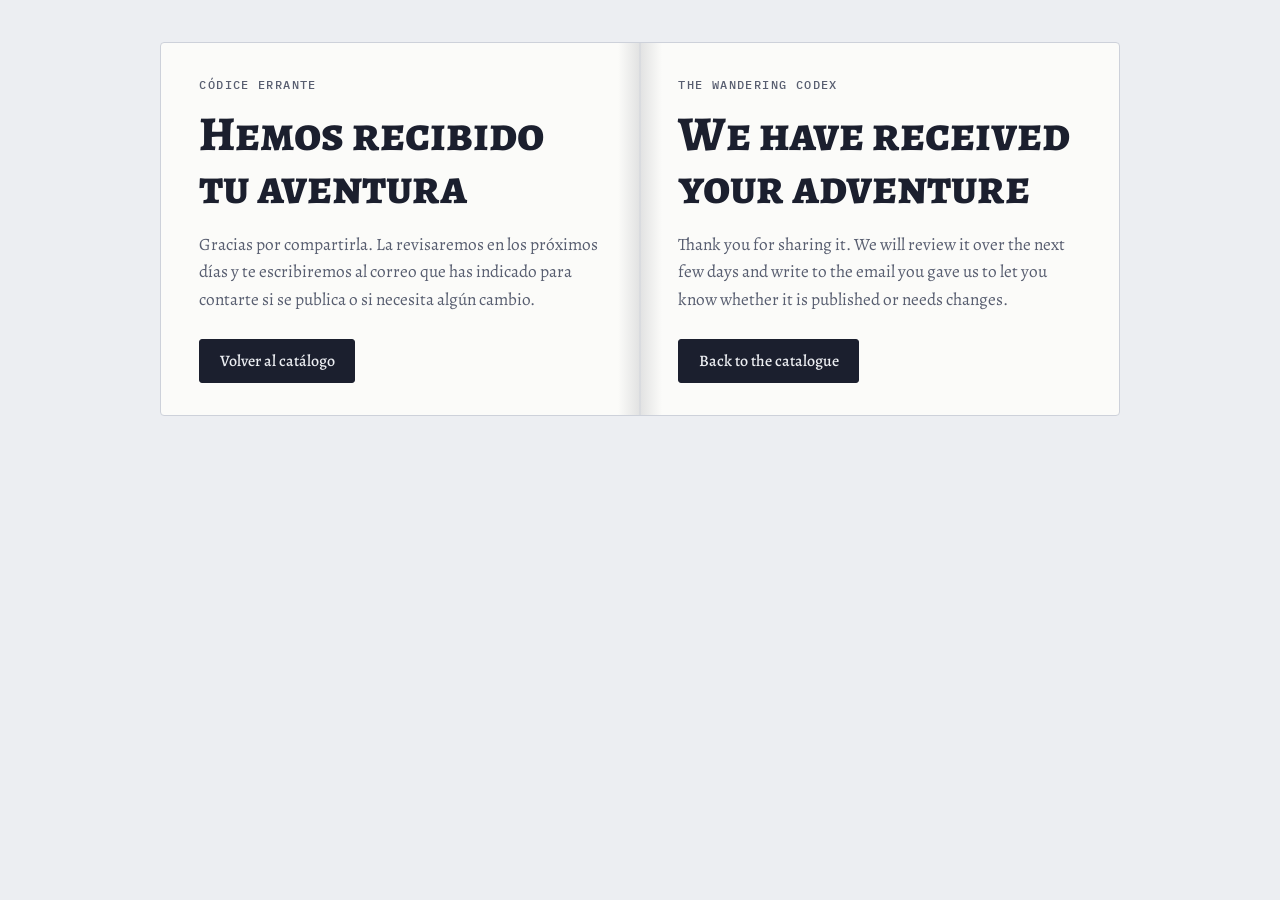
==== gracias.html @ e7aad823 "Primera versión de Códice Errante (web bilingüe) Co-Authored-By: Claude Opus 5.5 <noreply@anthropic." ====
<!doctype html>
<html lang="es">
<head>
<meta charset="utf-8">
<meta name="viewport" content="width=device-width,initial-scale=1">
<title>Envío recibido · Submission received</title>
<link rel="preconnect" href="https://fonts.googleapis.com">
<link rel="preconnect" href="https://fonts.gstatic.com" crossorigin>
<link rel="stylesheet" href="https://fonts.googleapis.com/css2?family=Alegreya+SC:wght@500;700;800&family=Alegreya:ital,wght@0,400;0,500;0,700;1,400&family=IBM+Plex+Mono:wght@400;500&display=swap">
<style>
/* Layout: edición bilingüe — portada como códice abierto (castellano en el verso, inglés en el recto), y el resto del archivo en el idioma activo. */
:root{
  --bg:#ECEEF2; --surface:#F7F8FA; --page:#FBFBF9; --ink:#1B1F2E; --muted:#585E70; --line:#CDD1DA;
  --bronze:#8E5E14; --arcane:#2B6A6E; --seal:#7A2433; --field:#FFFFFF; --fold:rgba(27,31,46,.11);
  --display:"Alegreya SC", "Palatino Linotype", Georgia, serif;
  --body:"Alegreya", "Palatino Linotype", Georgia, serif;
  --mono:"IBM Plex Mono", ui-monospace, "SFMono-Regular", Consolas, monospace;
}
@media (prefers-color-scheme: dark){:root:not([data-theme="light"]){
  --bg:#12141C; --surface:#1A1D28; --page:#1E2130; --ink:#E7E4DB; --muted:#A3A6B3; --line:#2E3242;
  --bronze:#D6A44E; --arcane:#73B8B4; --seal:#E08896; --field:#0F1118; --fold:rgba(0,0,0,.5); color-scheme:dark }}
:root[data-theme="dark"]{
  --bg:#12141C; --surface:#1A1D28; --page:#1E2130; --ink:#E7E4DB; --muted:#A3A6B3; --line:#2E3242;
  --bronze:#D6A44E; --arcane:#73B8B4; --seal:#E08896; --field:#0F1118; --fold:rgba(0,0,0,.5); color-scheme:dark }

/* Idioma: se oculta el texto del idioma inactivo, salvo en la portada (.both) */
:root:not([data-lang="en"]) body [lang="en"]:not(.both){display:none !important}
:root[data-lang="en"] body [lang="es"]:not(.both){display:none !important}

*{box-sizing:border-box}
html{scroll-behavior:smooth}
@media (prefers-reduced-motion:reduce){html{scroll-behavior:auto}}
body{background:var(--bg); color:var(--ink); font:400 1.06rem/1.6 var(--body); margin:0;
  padding-left:max(16px, env(safe-area-inset-left, 0px)); padding-right:max(16px, env(safe-area-inset-right, 0px))}
.wrap{max-width:1120px; margin:0 auto}
a{color:var(--arcane)}
a:focus-visible, button:focus-visible, input:focus-visible, select:focus-visible, textarea:focus-visible, summary:focus-visible{outline:2px solid var(--bronze); outline-offset:2px}
h1,h2,h3{font-family:var(--display); text-wrap:balance; line-height:1.1; margin:0}
p{margin:0}
.label{font:500 .72rem/1.2 var(--mono); letter-spacing:.12em; text-transform:uppercase; color:var(--muted)}
.sr{position:absolute; width:1px; height:1px; overflow:hidden; clip:rect(0 0 0 0); white-space:nowrap}

/* Navegación */
nav{display:flex; flex-wrap:wrap; gap:.7rem 1.4rem; align-items:center; justify-content:space-between; padding-block:1.1rem; border-bottom:1px solid var(--line)}
.brand{color:var(--ink); text-decoration:none; display:flex; gap:.6rem; align-items:center}
.brand svg{width:28px; height:28px; flex:none}
.brand b{display:block; font:800 1.25rem/1 var(--display)}
.brand small{display:block; font:italic 400 .9rem/1.2 var(--body); color:var(--muted)}
.navr{display:flex; flex-wrap:wrap; align-items:center; gap:.6rem 1.4rem}
nav ul{list-style:none; display:flex; flex-wrap:wrap; gap:.4rem 1.2rem; margin:0; padding:0}
nav ul a{color:var(--muted); text-decoration:none}
nav ul a:hover{color:var(--ink)}
.langs{display:inline-flex; border:1px solid var(--line); border-radius:99px; padding:3px; background:var(--surface)}
.langs button{font:500 .78rem/1 var(--mono); letter-spacing:.08em; border:0; background:transparent; color:var(--muted); padding:.45rem .75rem; border-radius:99px; cursor:pointer}
.langs button[aria-pressed="true"]{background:var(--ink); color:var(--bg)}

/* Portada: códice abierto */
.hero{padding-block:2.6rem 2.2rem; display:grid; gap:1.4rem}
.spread{position:relative; display:grid; grid-template-columns:1fr 1fr; background:var(--page); border:1px solid var(--line); border-radius:4px}
.spread::after{content:""; position:absolute; top:0; bottom:0; left:50%; width:44px; transform:translateX(-50%); pointer-events:none;
  background:linear-gradient(90deg, transparent, var(--fold) 48%, var(--line) 50%, var(--fold) 52%, transparent)}
.page{padding:2.2rem 2.4rem 2rem; display:flex; flex-direction:column; gap:1rem; min-width:0; transition:color .25s}
.page .folio{display:flex; justify-content:space-between; gap:1rem}
.page h1{font-size:clamp(1.9rem,3.8vw,3.1rem); font-weight:800}
.page h1 em{font-style:normal; color:var(--bronze)}
.page p{color:var(--muted); font-size:1.08rem; max-width:32em}
.page .foot{margin-top:auto; padding-top:.6rem}
.cta{display:flex; flex-wrap:wrap; gap:.7rem}
.switch{font:italic 400 1rem var(--body); background:none; border:0; padding:0; color:var(--arcane); text-decoration:underline; cursor:pointer; text-align:left}
/* Página inactiva: en segundo plano, como la traducción en una edición bilingüe */
:root:not([data-lang="en"]) .page[lang="en"], :root[data-lang="en"] .page[lang="es"]{color:var(--muted)}
:root:not([data-lang="en"]) .page[lang="en"] h1 em, :root[data-lang="en"] .page[lang="es"] h1 em{color:inherit}
:root:not([data-lang="en"]) .page[lang="en"] .cta, :root[data-lang="en"] .page[lang="es"] .cta{display:none}
:root:not([data-lang="en"]) .page[lang="es"] .switch, :root[data-lang="en"] .page[lang="en"] .switch{display:none}
.btn{display:inline-flex; align-items:center; gap:.4rem; font:500 1rem/1 var(--body); padding:.8rem 1.2rem; border-radius:3px; text-decoration:none; border:1px solid var(--ink); color:var(--ink); background:transparent; cursor:pointer}
.btn.primary{background:var(--ink); color:var(--bg)}
.btn[disabled]{opacity:.5; cursor:not-allowed}
.ledger{display:flex; flex-wrap:wrap; gap:.6rem 2rem; align-items:baseline}
.ledger div{display:flex; gap:.6rem; align-items:baseline}
.ledger b{font:500 1.25rem/1 var(--mono); font-variant-numeric:tabular-nums; color:var(--bronze)}

section{padding-block:2.8rem; border-top:1px solid var(--line); scroll-margin-top:1rem}
.head{display:grid; gap:.5rem; margin-bottom:1.5rem}
.head h2{font-size:clamp(1.8rem,4vw,2.5rem)}
.head p{color:var(--muted); max-width:42em}

/* Buscador y filtros */
.search{display:grid; gap:.9rem; background:var(--surface); border:1px solid var(--line); border-radius:4px; padding:1rem; margin-bottom:1.2rem}
.search input[type=search]{width:100%; font:400 1.1rem var(--body); padding:.75rem .9rem; border:1px solid var(--line); border-radius:3px; background:var(--field); color:var(--ink)}
.fgrid{display:grid; grid-template-columns:repeat(auto-fit,minmax(130px,1fr)); gap:.7rem}
.fgrid label{display:grid; gap:.3rem; min-width:0}
select, .form input, .form textarea{font:400 1rem var(--body); padding:.55rem .6rem; border:1px solid var(--line); border-radius:3px; background:var(--field); color:var(--ink); width:100%; min-width:0}
.bar{display:flex; flex-wrap:wrap; justify-content:space-between; align-items:center; gap:.6rem; margin-bottom:1rem}
.linkbtn{background:none; border:0; color:var(--arcane); font:inherit; cursor:pointer; text-decoration:underline; padding:0}

/* Fichas */
.grid{display:grid; grid-template-columns:repeat(auto-fill,minmax(290px,1fr)); gap:1.1rem}
.grid:empty{display:none}
.card{background:var(--surface); border:1px solid var(--line); border-radius:4px; display:flex; flex-direction:column; min-width:0; text-align:left; color:inherit; font:inherit; padding:0; cursor:pointer}
.card:hover{border-color:var(--bronze)}
.card .top{padding:1.1rem 1.1rem .9rem; display:grid; gap:.5rem}
.card h3{font-size:1.4rem}
.by{font-size:.92rem; color:var(--muted); font-style:italic}
.card p.sum{color:var(--muted); font-size:.98rem; display:-webkit-box; -webkit-line-clamp:3; -webkit-box-orient:vertical; overflow:hidden}
.note{font-size:.85rem; color:var(--muted); font-style:italic}
.tags{display:flex; flex-wrap:wrap; gap:.35rem}
.status{font:500 .68rem/1 var(--mono); letter-spacing:.08em; text-transform:uppercase; padding:.32rem .45rem; border-radius:2px; border:1px solid currentColor}
.status.publicada{color:var(--arcane)} .status.preparacion{color:var(--seal)}
.tag{font:500 .68rem/1 var(--mono); padding:.32rem .45rem; border-radius:2px; background:var(--bg); color:var(--muted)}
.tag.lang{background:var(--ink); color:var(--bg); letter-spacing:.08em}
dl.stats{margin:auto 0 0; display:grid; grid-template-columns:repeat(4,1fr); border-top:1px solid var(--line)}
dl.stats div{padding:.65rem .3rem; text-align:center; border-right:1px solid var(--line); min-width:0}
dl.stats div:last-child{border-right:0}
dl.stats dt{font:500 .6rem/1 var(--mono); letter-spacing:.1em; text-transform:uppercase; color:var(--muted)}
dl.stats dd{margin:.35rem 0 0; font:500 .92rem/1.1 var(--mono); font-variant-numeric:tabular-nums; overflow-wrap:anywhere}
.empty{padding:2.4rem 1.5rem; text-align:center; color:var(--muted); border:1px dashed var(--line); border-radius:4px; font-size:1.08rem}

/* Diálogo de ficha */
dialog{border:1px solid var(--line); border-radius:6px; background:var(--surface); color:var(--ink); width:min(720px, calc(100vw - 32px)); max-height:calc(100vh - 48px); padding:0}
dialog::backdrop{background:rgba(10,12,20,.55)}
.dlg{padding:1.4rem; display:grid; gap:1rem}
.dlg header{display:flex; justify-content:space-between; gap:1rem; align-items:start}
.dlg h3{font-size:clamp(1.6rem,4vw,2.1rem)}
.x{background:none; border:1px solid var(--line); border-radius:3px; color:var(--ink); font:500 1rem var(--mono); width:2.2rem; height:2.2rem; cursor:pointer; flex:none}
.facts{display:grid; grid-template-columns:repeat(auto-fit,minmax(130px,1fr)); gap:.6rem; margin:0}
.facts div{border:1px solid var(--line); border-radius:3px; padding:.6rem .7rem; background:var(--bg)}
.facts dd{margin:.3rem 0 0; font:500 .95rem var(--mono)}
.licbox{border-left:3px solid var(--bronze); padding:.7rem .9rem; background:var(--bg); font-size:.95rem}
.actions{display:flex; flex-wrap:wrap; gap:.7rem; align-items:center}

/* Formulario */
.form{display:grid; gap:1.4rem; max-width:820px}
fieldset{border:1px solid var(--line); border-radius:4px; padding:1.1rem 1.1rem 1.2rem; margin:0; display:grid; gap:.9rem; background:var(--surface); min-width:0}
legend{font:700 1.15rem var(--display); padding:0 .4rem}
.row{display:grid; grid-template-columns:repeat(auto-fit,minmax(180px,1fr)); gap:.9rem}
.field{display:grid; gap:.3rem; min-width:0}
.hint{font-size:.88rem; color:var(--muted)}
.req::after{content:" *"; color:var(--seal)}
.form textarea{min-height:6.5rem; resize:vertical}
.radio, .check{display:grid; grid-template-columns:auto 1fr; gap:.6rem; align-items:start; padding:.55rem .2rem}
.radio input, .check input{margin-top:.3rem; width:1.05rem; height:1.05rem; accent-color:var(--bronze)}
.radio small{display:block; color:var(--muted); font-size:.88rem}
.notice{padding:.9rem 1rem; border-radius:4px; border:1px solid var(--arcane); background:var(--surface)}
.notice.err{border-color:var(--seal)}
.hp{display:none}

/* Textos legales */
.legal{display:grid; gap:.7rem}
details{border:1px solid var(--line); border-radius:4px; background:var(--surface)}
summary{cursor:pointer; padding:.9rem 1.1rem; font:700 1.1rem var(--display)}
details .in{padding:0 1.1rem 1.1rem; display:grid; gap:.7rem; max-width:62em}
details ul{margin:0; padding-left:1.2rem; display:grid; gap:.35rem}
blockquote{margin:0; padding:.8rem 1rem; border-left:3px solid var(--bronze); font:400 .85rem/1.55 var(--mono); background:var(--bg)}
footer{padding-block:2rem 3rem; color:var(--muted); font-size:.9rem; border-top:1px solid var(--line); display:flex; flex-wrap:wrap; gap:1rem; justify-content:space-between}

@media (max-width:760px){
  .spread{grid-template-columns:1fr}
  .spread::after{display:none}
  .page{padding:1.5rem 1.2rem}
  .page + .page{border-top:1px solid var(--line)}
  :root[data-lang="en"] .page[lang="en"]{order:-1; border-top:0}
  :root[data-lang="en"] .page[lang="es"]{border-top:1px solid var(--line)}
  :root:not([data-lang="en"]) .page[lang="en"] p, :root[data-lang="en"] .page[lang="es"] p{display:none}
  :root:not([data-lang="en"]) .page[lang="en"] h1, :root[data-lang="en"] .page[lang="es"] h1{font-size:1.4rem}
}
.page{color:var(--ink)!important}.page .cta{display:flex!important}</style>
</head>
<body>
<div class="wrap hero" style="max-width:960px">
<div class="spread">
<article class="page both" lang="es"><span class="label">Códice Errante</span><h1>Hemos recibido tu aventura</h1><p>Gracias por compartirla. La revisaremos en los próximos días y te escribiremos al correo que has indicado para contarte si se publica o si necesita algún cambio.</p><div class="foot"><a class="btn primary" href="/?lang=es#catalogo">Volver al catálogo</a></div></article>
<article class="page both" lang="en"><span class="label">The Wandering Codex</span><h1>We have received your adventure</h1><p>Thank you for sharing it. We will review it over the next few days and write to the email you gave us to let you know whether it is published or needs changes.</p><div class="foot"><a class="btn primary" href="/?lang=en#catalogo">Back to the catalogue</a></div></article>
</div>
</div>
</body>
</html>
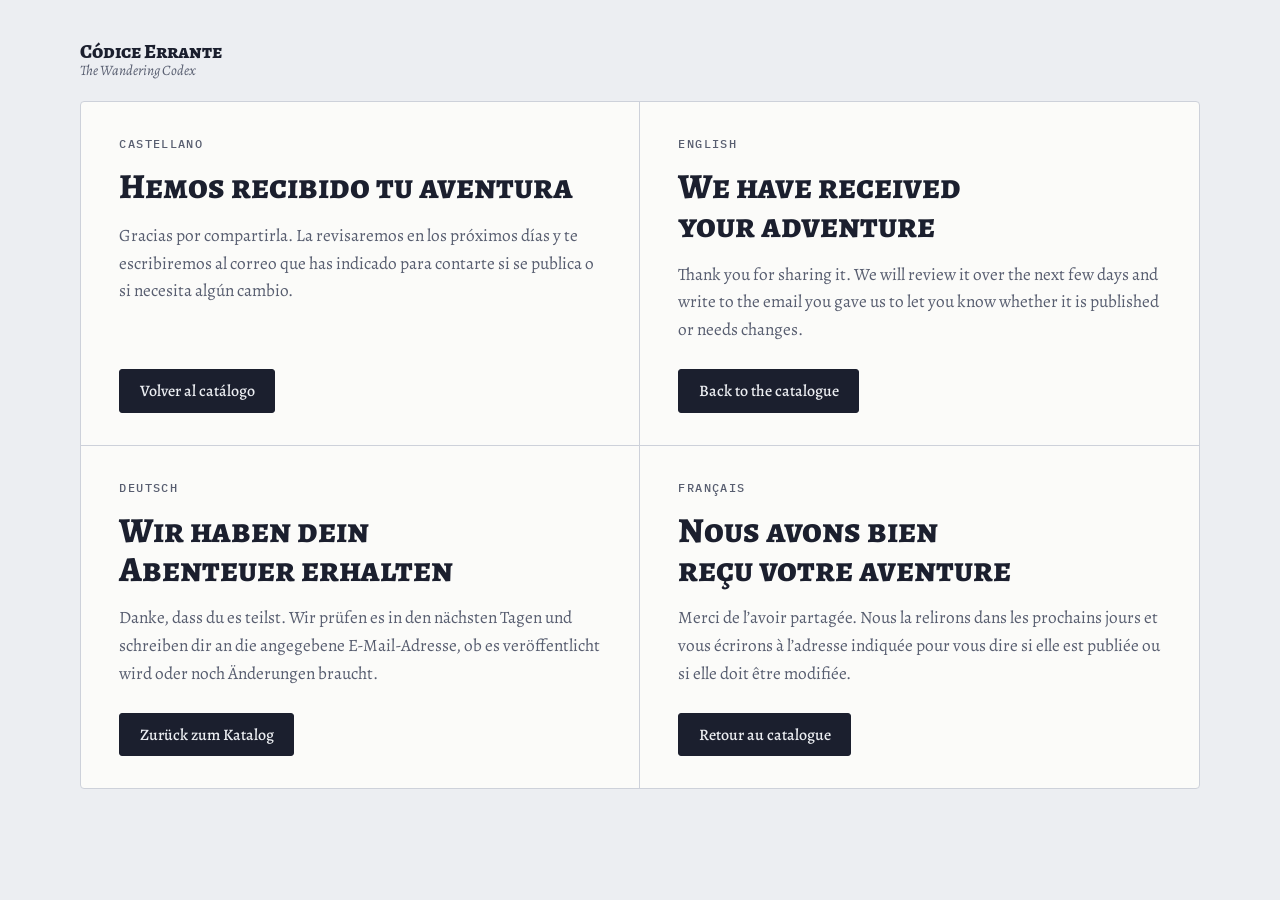
==== commit accb226f: "Versión en cuatro idiomas y página de agradecimiento traducida Sustituye la web bilingüe por la vers" ====
--- a/gracias.html
+++ b/gracias.html
@@ -3,7 +3,8 @@
 <head>
 <meta charset="utf-8">
 <meta name="viewport" content="width=device-width,initial-scale=1">
-<title>Envío recibido · Submission received</title>
+<meta name="robots" content="noindex">
+<title>Envío recibido · Códice Errante</title>
 <link rel="preconnect" href="https://fonts.googleapis.com">
 <link rel="preconnect" href="https://fonts.gstatic.com" crossorigin>
 <link rel="stylesheet" href="https://fonts.googleapis.com/css2?family=Alegreya+SC:wght@500;700;800&family=Alegreya:ital,wght@0,400;0,500;0,700;1,400&family=IBM+Plex+Mono:wght@400;500&display=swap">
@@ -24,8 +25,16 @@
   --bronze:#D6A44E; --arcane:#73B8B4; --seal:#E08896; --field:#0F1118; --fold:rgba(0,0,0,.5); color-scheme:dark }
 
 /* Idioma: se oculta el texto del idioma inactivo, salvo en la portada (.both) */
-:root:not([data-lang="en"]) body [lang="en"]:not(.both){display:none !important}
-:root[data-lang="en"] body [lang="es"]:not(.both){display:none !important}
+:root:not([data-lang="en"]) body [lang="en"]:not(.both),
+:root:not([data-lang="de"]) body [lang="de"]:not(.both),
+:root:not([data-lang="fr"]) body [lang="fr"]:not(.both),
+:root[data-lang="en"] body [lang="es"]:not(.both),
+:root[data-lang="de"] body [lang="es"]:not(.both),
+:root[data-lang="fr"] body [lang="es"]:not(.both){display:none !important}
+/* Portada: castellano en el verso; en el recto, inglés o el idioma activo (alemán, francés) */
+.page[lang="de"], .page[lang="fr"]{display:none}
+:root[data-lang="de"] .page[lang="de"], :root[data-lang="fr"] .page[lang="fr"]{display:flex}
+:root[data-lang="de"] .page[lang="en"], :root[data-lang="fr"] .page[lang="en"]{display:none}
 
 *{box-sizing:border-box}
 html{scroll-behavior:smooth}
@@ -68,10 +77,10 @@
 .cta{display:flex; flex-wrap:wrap; gap:.7rem}
 .switch{font:italic 400 1rem var(--body); background:none; border:0; padding:0; color:var(--arcane); text-decoration:underline; cursor:pointer; text-align:left}
 /* Página inactiva: en segundo plano, como la traducción en una edición bilingüe */
-:root:not([data-lang="en"]) .page[lang="en"], :root[data-lang="en"] .page[lang="es"]{color:var(--muted)}
-:root:not([data-lang="en"]) .page[lang="en"] h1 em, :root[data-lang="en"] .page[lang="es"] h1 em{color:inherit}
-:root:not([data-lang="en"]) .page[lang="en"] .cta, :root[data-lang="en"] .page[lang="es"] .cta{display:none}
-:root:not([data-lang="en"]) .page[lang="es"] .switch, :root[data-lang="en"] .page[lang="en"] .switch{display:none}
+.page:not(.active){color:var(--muted)}
+.page:not(.active) h1 em{color:inherit}
+.page:not(.active) .cta{display:none}
+.page.active .switch{display:none}
 .btn{display:inline-flex; align-items:center; gap:.4rem; font:500 1rem/1 var(--body); padding:.8rem 1.2rem; border-radius:3px; text-decoration:none; border:1px solid var(--ink); color:var(--ink); background:transparent; cursor:pointer}
 .btn.primary{background:var(--ink); color:var(--bg)}
 .btn[disabled]{opacity:.5; cursor:not-allowed}
@@ -151,6 +160,8 @@
 details .in{padding:0 1.1rem 1.1rem; display:grid; gap:.7rem; max-width:62em}
 details ul{margin:0; padding-left:1.2rem; display:grid; gap:.35rem}
 blockquote{margin:0; padding:.8rem 1rem; border-left:3px solid var(--bronze); font:400 .85rem/1.55 var(--mono); background:var(--bg)}
+blockquote, details .in{overflow-wrap:anywhere; min-width:0}
+details{min-width:0}
 footer{padding-block:2rem 3rem; color:var(--muted); font-size:.9rem; border-top:1px solid var(--line); display:flex; flex-wrap:wrap; gap:1rem; justify-content:space-between}
 
 @media (max-width:760px){
@@ -158,18 +169,31 @@
   .spread::after{display:none}
   .page{padding:1.5rem 1.2rem}
   .page + .page{border-top:1px solid var(--line)}
-  :root[data-lang="en"] .page[lang="en"]{order:-1; border-top:0}
-  :root[data-lang="en"] .page[lang="es"]{border-top:1px solid var(--line)}
-  :root:not([data-lang="en"]) .page[lang="en"] p, :root[data-lang="en"] .page[lang="es"] p{display:none}
-  :root:not([data-lang="en"]) .page[lang="en"] h1, :root[data-lang="en"] .page[lang="es"] h1{font-size:1.4rem}
+  .page.active{order:-1; border-top:0}
+  .page:not(.active){border-top:1px solid var(--line)}
+  .page:not(.active) p{display:none}
+  .page:not(.active) h1{font-size:1.4rem}
 }
-.page{color:var(--ink)!important}.page .cta{display:flex!important}</style>
+
+/* Página de agradecimiento: las cuatro versiones visibles a la vez */
+.thanks .spread{grid-template-columns:1fr 1fr}
+.thanks .spread::after{display:none}
+.thanks .page{display:flex !important; color:var(--ink)}
+.thanks .page + .page{border-top:0}
+.thanks .page:nth-child(n+3){border-top:1px solid var(--line)}
+.thanks .page:nth-child(odd){border-right:1px solid var(--line)}
+.thanks .page h1{font-size:clamp(1.5rem,3vw,2.2rem)}
+@media (max-width:760px){ .thanks .spread{grid-template-columns:1fr} .thanks .page:nth-child(odd){border-right:0} .thanks .page + .page{border-top:1px solid var(--line)} }
+</style>
 </head>
 <body>
-<div class="wrap hero" style="max-width:960px">
+<div class="wrap hero thanks">
+<a class="brand" href="/"><span><b>Códice Errante</b><small>The Wandering Codex</small></span></a>
 <div class="spread">
-<article class="page both" lang="es"><span class="label">Códice Errante</span><h1>Hemos recibido tu aventura</h1><p>Gracias por compartirla. La revisaremos en los próximos días y te escribiremos al correo que has indicado para contarte si se publica o si necesita algún cambio.</p><div class="foot"><a class="btn primary" href="/?lang=es#catalogo">Volver al catálogo</a></div></article>
-<article class="page both" lang="en"><span class="label">The Wandering Codex</span><h1>We have received your adventure</h1><p>Thank you for sharing it. We will review it over the next few days and write to the email you gave us to let you know whether it is published or needs changes.</p><div class="foot"><a class="btn primary" href="/?lang=en#catalogo">Back to the catalogue</a></div></article>
+<article class="page both active" lang="es"><span class="label">Castellano</span><h1>Hemos recibido tu aventura</h1><p>Gracias por compartirla. La revisaremos en los próximos días y te escribiremos al correo que has indicado para contarte si se publica o si necesita algún cambio.</p><div class="foot"><div class="cta"><a class="btn primary" href="/?lang=es#catalogo">Volver al catálogo</a></div></div></article>
+<article class="page both active" lang="en"><span class="label">English</span><h1>We have received your adventure</h1><p>Thank you for sharing it. We will review it over the next few days and write to the email you gave us to let you know whether it is published or needs changes.</p><div class="foot"><div class="cta"><a class="btn primary" href="/?lang=en#catalogo">Back to the catalogue</a></div></div></article>
+<article class="page both active" lang="de"><span class="label">Deutsch</span><h1>Wir haben dein Abenteuer erhalten</h1><p>Danke, dass du es teilst. Wir prüfen es in den nächsten Tagen und schreiben dir an die angegebene E-Mail-Adresse, ob es veröffentlicht wird oder noch Änderungen braucht.</p><div class="foot"><div class="cta"><a class="btn primary" href="/?lang=de#catalogo">Zurück zum Katalog</a></div></div></article>
+<article class="page both active" lang="fr"><span class="label">Français</span><h1>Nous avons bien reçu votre aventure</h1><p>Merci de l’avoir partagée. Nous la relirons dans les prochains jours et vous écrirons à l’adresse indiquée pour vous dire si elle est publiée ou si elle doit être modifiée.</p><div class="foot"><div class="cta"><a class="btn primary" href="/?lang=fr#catalogo">Retour au catalogue</a></div></div></article>
 </div>
 </div>
 </body>
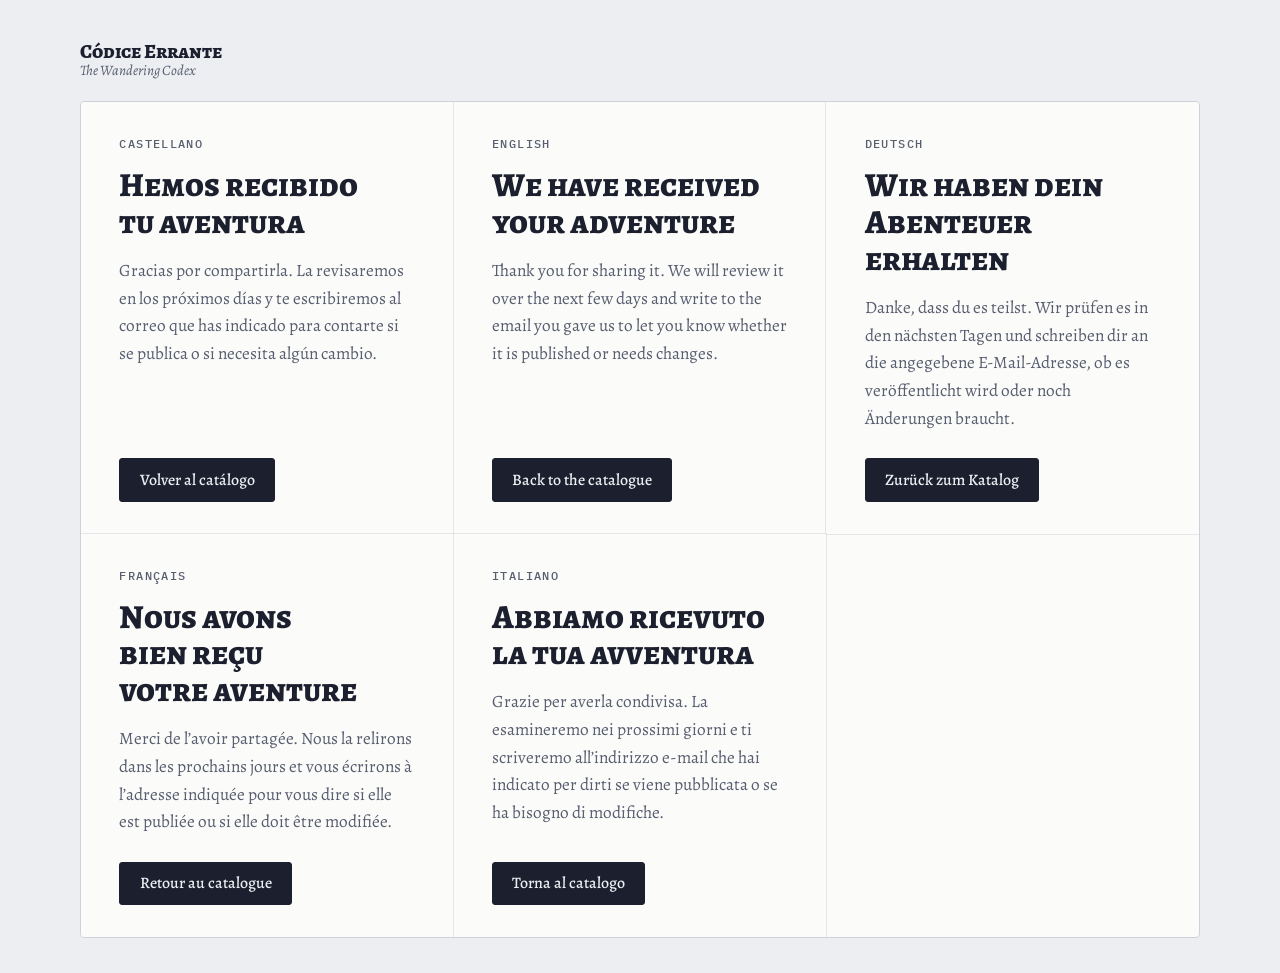
==== commit d9a35645: "Añade el italiano como quinto idioma Toda la interfaz, los textos legales, la portada, la página de " ====
--- a/gracias.html
+++ b/gracias.html
@@ -175,15 +175,11 @@
   .page:not(.active) h1{font-size:1.4rem}
 }
 
-/* Página de agradecimiento: las cuatro versiones visibles a la vez */
-.thanks .spread{grid-template-columns:1fr 1fr}
+/* Página de agradecimiento: todas las versiones visibles a la vez */
+.thanks .spread{grid-template-columns:repeat(auto-fit,minmax(300px,1fr)); background:var(--page); overflow:hidden}
 .thanks .spread::after{display:none}
-.thanks .page{display:flex !important; color:var(--ink)}
-.thanks .page + .page{border-top:0}
-.thanks .page:nth-child(n+3){border-top:1px solid var(--line)}
-.thanks .page:nth-child(odd){border-right:1px solid var(--line)}
-.thanks .page h1{font-size:clamp(1.5rem,3vw,2.2rem)}
-@media (max-width:760px){ .thanks .spread{grid-template-columns:1fr} .thanks .page:nth-child(odd){border-right:0} .thanks .page + .page{border-top:1px solid var(--line)} }
+.thanks .page{display:flex !important; color:var(--ink); background:var(--page); border:0 !important; box-shadow:0 0 0 .5px var(--line)}
+.thanks .page h1{font-size:clamp(1.5rem,3vw,2.1rem)}
 </style>
 </head>
 <body>
@@ -194,6 +190,7 @@
 <article class="page both active" lang="en"><span class="label">English</span><h1>We have received your adventure</h1><p>Thank you for sharing it. We will review it over the next few days and write to the email you gave us to let you know whether it is published or needs changes.</p><div class="foot"><div class="cta"><a class="btn primary" href="/?lang=en#catalogo">Back to the catalogue</a></div></div></article>
 <article class="page both active" lang="de"><span class="label">Deutsch</span><h1>Wir haben dein Abenteuer erhalten</h1><p>Danke, dass du es teilst. Wir prüfen es in den nächsten Tagen und schreiben dir an die angegebene E-Mail-Adresse, ob es veröffentlicht wird oder noch Änderungen braucht.</p><div class="foot"><div class="cta"><a class="btn primary" href="/?lang=de#catalogo">Zurück zum Katalog</a></div></div></article>
 <article class="page both active" lang="fr"><span class="label">Français</span><h1>Nous avons bien reçu votre aventure</h1><p>Merci de l’avoir partagée. Nous la relirons dans les prochains jours et vous écrirons à l’adresse indiquée pour vous dire si elle est publiée ou si elle doit être modifiée.</p><div class="foot"><div class="cta"><a class="btn primary" href="/?lang=fr#catalogo">Retour au catalogue</a></div></div></article>
+<article class="page both active" lang="it"><span class="label">Italiano</span><h1>Abbiamo ricevuto la tua avventura</h1><p>Grazie per averla condivisa. La esamineremo nei prossimi giorni e ti scriveremo all’indirizzo e-mail che hai indicato per dirti se viene pubblicata o se ha bisogno di modifiche.</p><div class="foot"><div class="cta"><a class="btn primary" href="/?lang=it#catalogo">Torna al catalogo</a></div></div></article>
 </div>
 </div>
 </body>
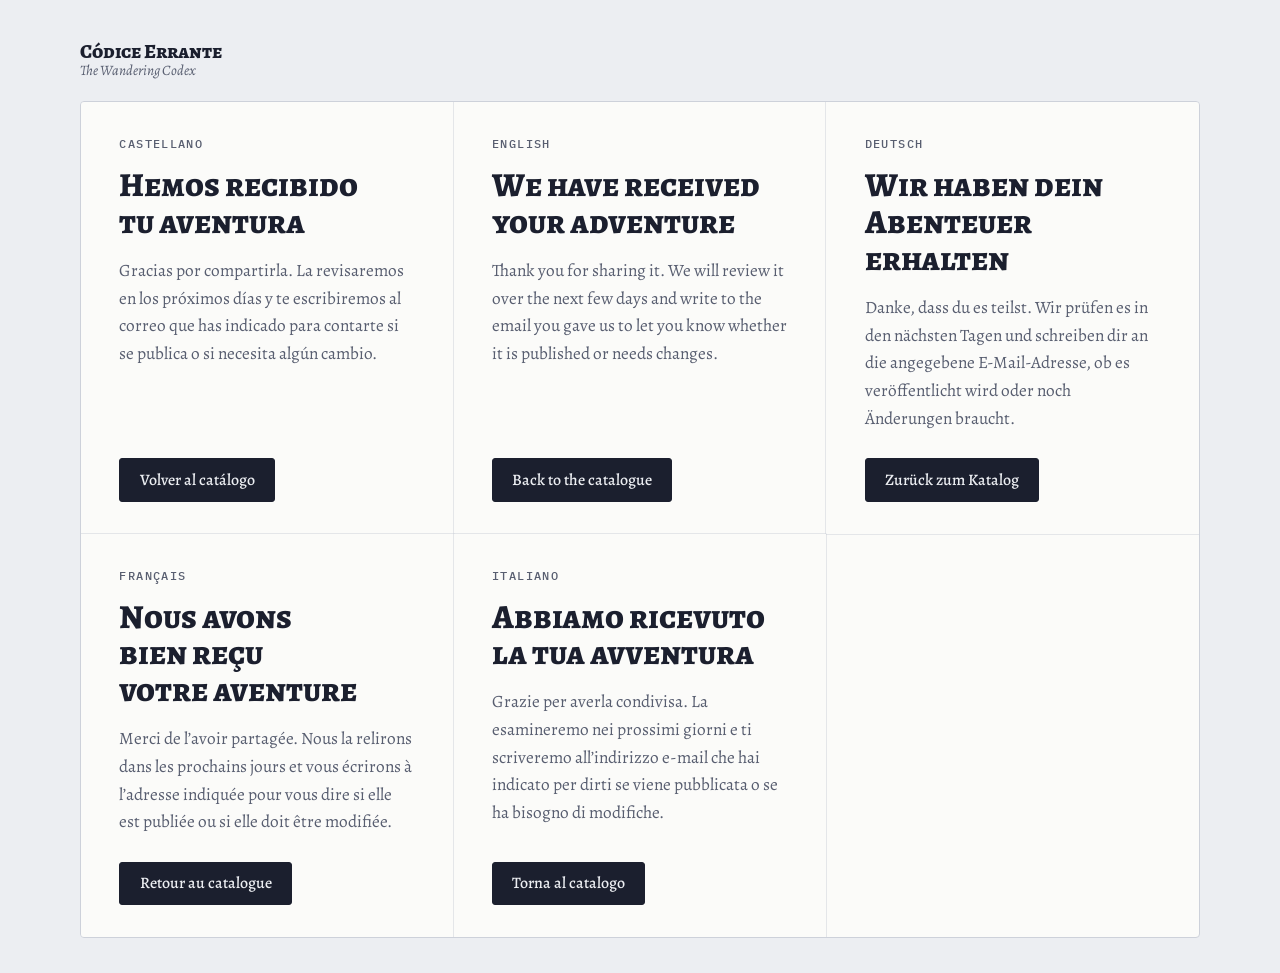
==== commit f94f9adf: "Aplica las recomendaciones de la Asesoría de la OCU (RGPD) - Política de privacidad: transferencia a" ====
--- a/gracias.html
+++ b/gracias.html
@@ -5,9 +5,7 @@
 <meta name="viewport" content="width=device-width,initial-scale=1">
 <meta name="robots" content="noindex">
 <title>Envío recibido · Códice Errante</title>
-<link rel="preconnect" href="https://fonts.googleapis.com">
-<link rel="preconnect" href="https://fonts.gstatic.com" crossorigin>
-<link rel="stylesheet" href="https://fonts.googleapis.com/css2?family=Alegreya+SC:wght@500;700;800&family=Alegreya:ital,wght@0,400;0,500;0,700;1,400&family=IBM+Plex+Mono:wght@400;500&display=swap">
+<link rel="stylesheet" href="fonts/fonts.css">
 <style>
 /* Layout: edición bilingüe — portada como códice abierto (castellano en el verso, inglés en el recto), y el resto del archivo en el idioma activo. */
 :root{
--- a/fonts/fonts.css
+++ b/fonts/fonts.css
@@ -0,0 +1,163 @@
+/* Tipografías alojadas en la propia web (SIL Open Font License). Sustituyen a Google Fonts para no enviar datos de los visitantes a terceros. */
+/* alegreya-sc-latin-ext-500-normal */
+@font-face {
+  font-family: 'Alegreya SC';
+  font-style: normal;
+  font-display: swap;
+  font-weight: 500;
+  src: url(./alegreya-sc-latin-ext-500-normal.woff2) format('woff2');
+  unicode-range: U+0100-02AF,U+0304,U+0308,U+0329,U+1E00-1E9F,U+1EF2-1EFF,U+2020,U+20A0-20AB,U+20AD-20C0,U+2113,U+2C60-2C7F,U+A720-A7FF;
+}
+/* alegreya-sc-latin-500-normal */
+@font-face {
+  font-family: 'Alegreya SC';
+  font-style: normal;
+  font-display: swap;
+  font-weight: 500;
+  src: url(./alegreya-sc-latin-500-normal.woff2) format('woff2');
+  unicode-range: U+0000-00FF,U+0131,U+0152-0153,U+02BB-02BC,U+02C6,U+02DA,U+02DC,U+0304,U+0308,U+0329,U+2000-206F,U+2074,U+20AC,U+2122,U+2191,U+2193,U+2212,U+2215,U+FEFF,U+FFFD;
+}
+/* alegreya-sc-latin-ext-700-normal */
+@font-face {
+  font-family: 'Alegreya SC';
+  font-style: normal;
+  font-display: swap;
+  font-weight: 700;
+  src: url(./alegreya-sc-latin-ext-700-normal.woff2) format('woff2');
+  unicode-range: U+0100-02AF,U+0304,U+0308,U+0329,U+1E00-1E9F,U+1EF2-1EFF,U+2020,U+20A0-20AB,U+20AD-20C0,U+2113,U+2C60-2C7F,U+A720-A7FF;
+}
+/* alegreya-sc-latin-700-normal */
+@font-face {
+  font-family: 'Alegreya SC';
+  font-style: normal;
+  font-display: swap;
+  font-weight: 700;
+  src: url(./alegreya-sc-latin-700-normal.woff2) format('woff2');
+  unicode-range: U+0000-00FF,U+0131,U+0152-0153,U+02BB-02BC,U+02C6,U+02DA,U+02DC,U+0304,U+0308,U+0329,U+2000-206F,U+2074,U+20AC,U+2122,U+2191,U+2193,U+2212,U+2215,U+FEFF,U+FFFD;
+}
+/* alegreya-sc-latin-ext-800-normal */
+@font-face {
+  font-family: 'Alegreya SC';
+  font-style: normal;
+  font-display: swap;
+  font-weight: 800;
+  src: url(./alegreya-sc-latin-ext-800-normal.woff2) format('woff2');
+  unicode-range: U+0100-02AF,U+0304,U+0308,U+0329,U+1E00-1E9F,U+1EF2-1EFF,U+2020,U+20A0-20AB,U+20AD-20C0,U+2113,U+2C60-2C7F,U+A720-A7FF;
+}
+/* alegreya-sc-latin-800-normal */
+@font-face {
+  font-family: 'Alegreya SC';
+  font-style: normal;
+  font-display: swap;
+  font-weight: 800;
+  src: url(./alegreya-sc-latin-800-normal.woff2) format('woff2');
+  unicode-range: U+0000-00FF,U+0131,U+0152-0153,U+02BB-02BC,U+02C6,U+02DA,U+02DC,U+0304,U+0308,U+0329,U+2000-206F,U+2074,U+20AC,U+2122,U+2191,U+2193,U+2212,U+2215,U+FEFF,U+FFFD;
+}
+/* alegreya-latin-ext-400-normal */
+@font-face {
+  font-family: 'Alegreya';
+  font-style: normal;
+  font-display: swap;
+  font-weight: 400;
+  src: url(./alegreya-latin-ext-400-normal.woff2) format('woff2');
+  unicode-range: U+0100-02AF,U+0304,U+0308,U+0329,U+1E00-1E9F,U+1EF2-1EFF,U+2020,U+20A0-20AB,U+20AD-20C0,U+2113,U+2C60-2C7F,U+A720-A7FF;
+}
+/* alegreya-latin-400-normal */
+@font-face {
+  font-family: 'Alegreya';
+  font-style: normal;
+  font-display: swap;
+  font-weight: 400;
+  src: url(./alegreya-latin-400-normal.woff2) format('woff2');
+  unicode-range: U+0000-00FF,U+0131,U+0152-0153,U+02BB-02BC,U+02C6,U+02DA,U+02DC,U+0304,U+0308,U+0329,U+2000-206F,U+2074,U+20AC,U+2122,U+2191,U+2193,U+2212,U+2215,U+FEFF,U+FFFD;
+}
+/* alegreya-latin-ext-500-normal */
+@font-face {
+  font-family: 'Alegreya';
+  font-style: normal;
+  font-display: swap;
+  font-weight: 500;
+  src: url(./alegreya-latin-ext-500-normal.woff2) format('woff2');
+  unicode-range: U+0100-02AF,U+0304,U+0308,U+0329,U+1E00-1E9F,U+1EF2-1EFF,U+2020,U+20A0-20AB,U+20AD-20C0,U+2113,U+2C60-2C7F,U+A720-A7FF;
+}
+/* alegreya-latin-500-normal */
+@font-face {
+  font-family: 'Alegreya';
+  font-style: normal;
+  font-display: swap;
+  font-weight: 500;
+  src: url(./alegreya-latin-500-normal.woff2) format('woff2');
+  unicode-range: U+0000-00FF,U+0131,U+0152-0153,U+02BB-02BC,U+02C6,U+02DA,U+02DC,U+0304,U+0308,U+0329,U+2000-206F,U+2074,U+20AC,U+2122,U+2191,U+2193,U+2212,U+2215,U+FEFF,U+FFFD;
+}
+/* alegreya-latin-ext-700-normal */
+@font-face {
+  font-family: 'Alegreya';
+  font-style: normal;
+  font-display: swap;
+  font-weight: 700;
+  src: url(./alegreya-latin-ext-700-normal.woff2) format('woff2');
+  unicode-range: U+0100-02AF,U+0304,U+0308,U+0329,U+1E00-1E9F,U+1EF2-1EFF,U+2020,U+20A0-20AB,U+20AD-20C0,U+2113,U+2C60-2C7F,U+A720-A7FF;
+}
+/* alegreya-latin-700-normal */
+@font-face {
+  font-family: 'Alegreya';
+  font-style: normal;
+  font-display: swap;
+  font-weight: 700;
+  src: url(./alegreya-latin-700-normal.woff2) format('woff2');
+  unicode-range: U+0000-00FF,U+0131,U+0152-0153,U+02BB-02BC,U+02C6,U+02DA,U+02DC,U+0304,U+0308,U+0329,U+2000-206F,U+2074,U+20AC,U+2122,U+2191,U+2193,U+2212,U+2215,U+FEFF,U+FFFD;
+}
+/* alegreya-latin-ext-400-italic */
+@font-face {
+  font-family: 'Alegreya';
+  font-style: italic;
+  font-display: swap;
+  font-weight: 400;
+  src: url(./alegreya-latin-ext-400-italic.woff2) format('woff2');
+  unicode-range: U+0100-02AF,U+0304,U+0308,U+0329,U+1E00-1E9F,U+1EF2-1EFF,U+2020,U+20A0-20AB,U+20AD-20C0,U+2113,U+2C60-2C7F,U+A720-A7FF;
+}
+/* alegreya-latin-400-italic */
+@font-face {
+  font-family: 'Alegreya';
+  font-style: italic;
+  font-display: swap;
+  font-weight: 400;
+  src: url(./alegreya-latin-400-italic.woff2) format('woff2');
+  unicode-range: U+0000-00FF,U+0131,U+0152-0153,U+02BB-02BC,U+02C6,U+02DA,U+02DC,U+0304,U+0308,U+0329,U+2000-206F,U+2074,U+20AC,U+2122,U+2191,U+2193,U+2212,U+2215,U+FEFF,U+FFFD;
+}
+/* ibm-plex-mono-latin-ext-400-normal */
+@font-face {
+  font-family: 'IBM Plex Mono';
+  font-style: normal;
+  font-display: swap;
+  font-weight: 400;
+  src: url(./ibm-plex-mono-latin-ext-400-normal.woff2) format('woff2');
+  unicode-range: U+0100-02AF,U+0304,U+0308,U+0329,U+1E00-1E9F,U+1EF2-1EFF,U+2020,U+20A0-20AB,U+20AD-20C0,U+2113,U+2C60-2C7F,U+A720-A7FF;
+}
+/* ibm-plex-mono-latin-400-normal */
+@font-face {
+  font-family: 'IBM Plex Mono';
+  font-style: normal;
+  font-display: swap;
+  font-weight: 400;
+  src: url(./ibm-plex-mono-latin-400-normal.woff2) format('woff2');
+  unicode-range: U+0000-00FF,U+0131,U+0152-0153,U+02BB-02BC,U+02C6,U+02DA,U+02DC,U+0304,U+0308,U+0329,U+2000-206F,U+2074,U+20AC,U+2122,U+2191,U+2193,U+2212,U+2215,U+FEFF,U+FFFD;
+}
+/* ibm-plex-mono-latin-ext-500-normal */
+@font-face {
+  font-family: 'IBM Plex Mono';
+  font-style: normal;
+  font-display: swap;
+  font-weight: 500;
+  src: url(./ibm-plex-mono-latin-ext-500-normal.woff2) format('woff2');
+  unicode-range: U+0100-02AF,U+0304,U+0308,U+0329,U+1E00-1E9F,U+1EF2-1EFF,U+2020,U+20A0-20AB,U+20AD-20C0,U+2113,U+2C60-2C7F,U+A720-A7FF;
+}
+/* ibm-plex-mono-latin-500-normal */
+@font-face {
+  font-family: 'IBM Plex Mono';
+  font-style: normal;
+  font-display: swap;
+  font-weight: 500;
+  src: url(./ibm-plex-mono-latin-500-normal.woff2) format('woff2');
+  unicode-range: U+0000-00FF,U+0131,U+0152-0153,U+02BB-02BC,U+02C6,U+02DA,U+02DC,U+0304,U+0308,U+0329,U+2000-206F,U+2074,U+20AC,U+2122,U+2191,U+2193,U+2212,U+2215,U+FEFF,U+FFFD;
+}
